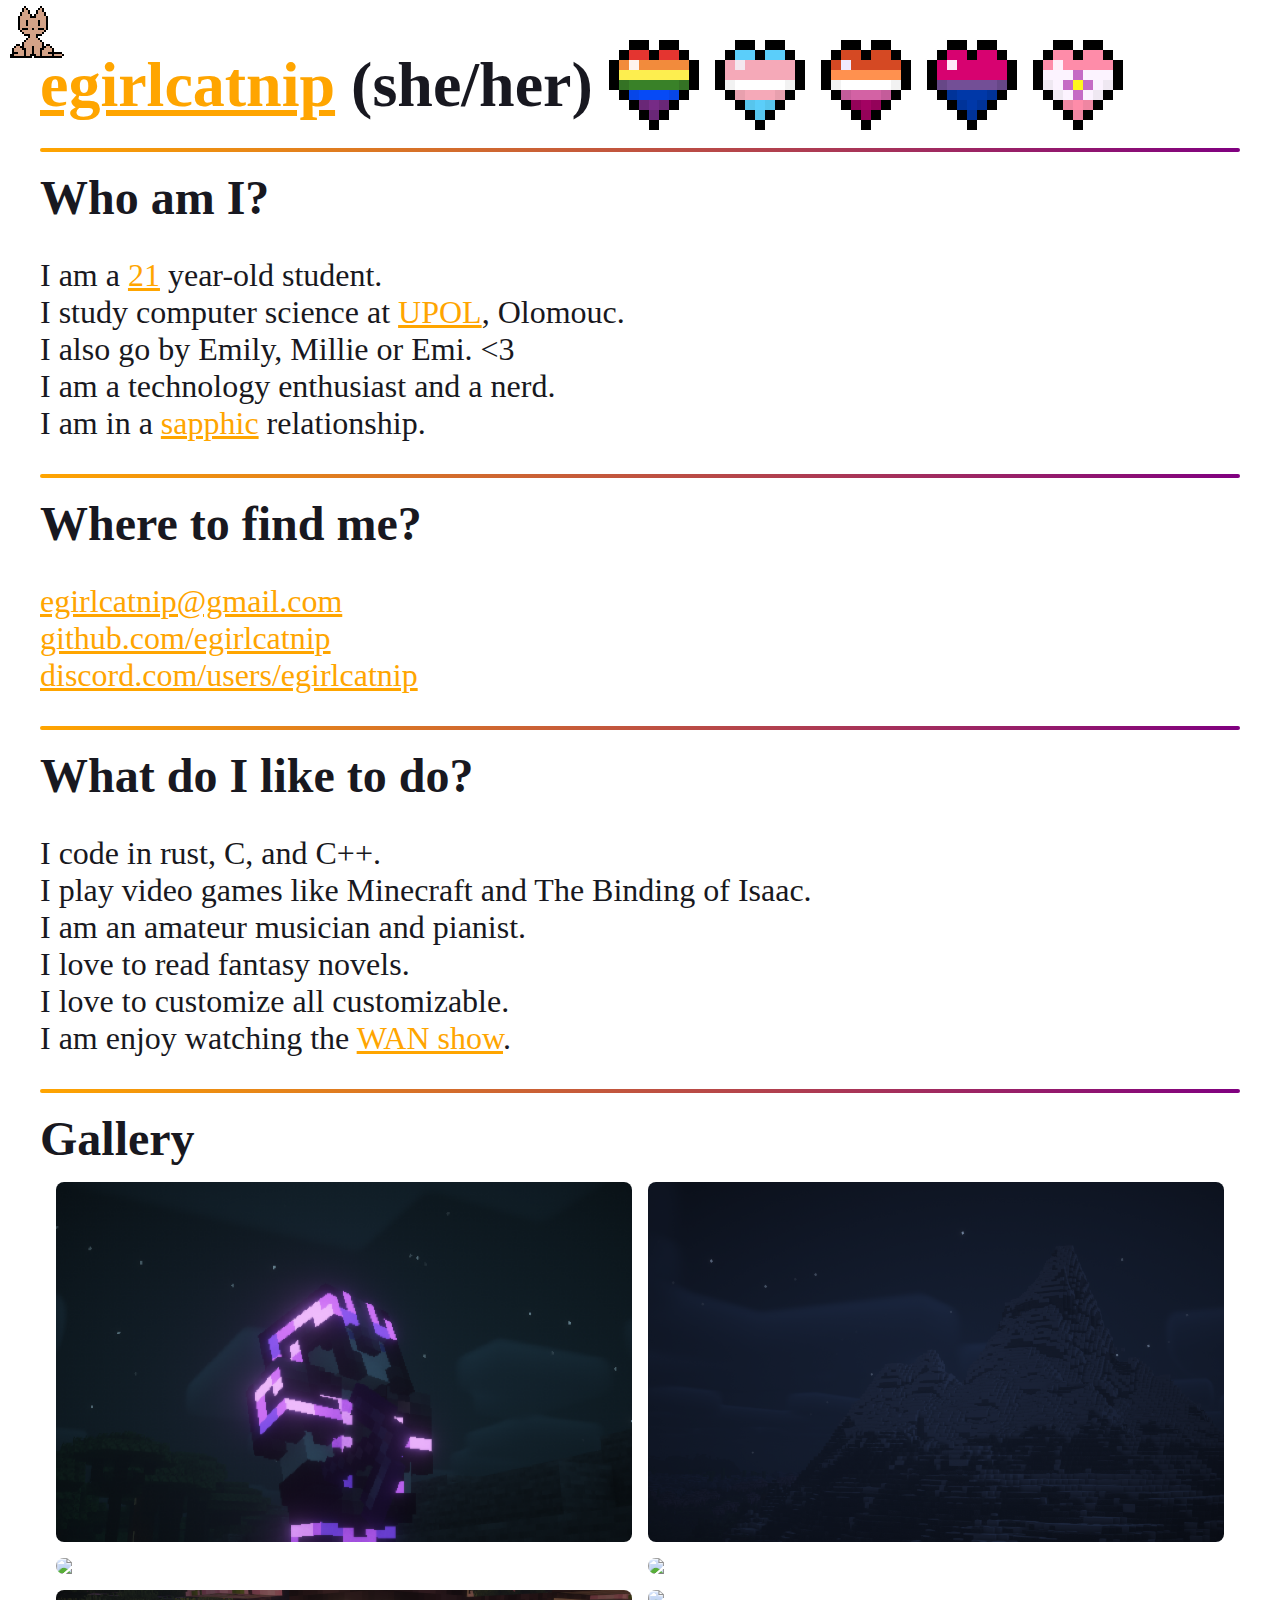
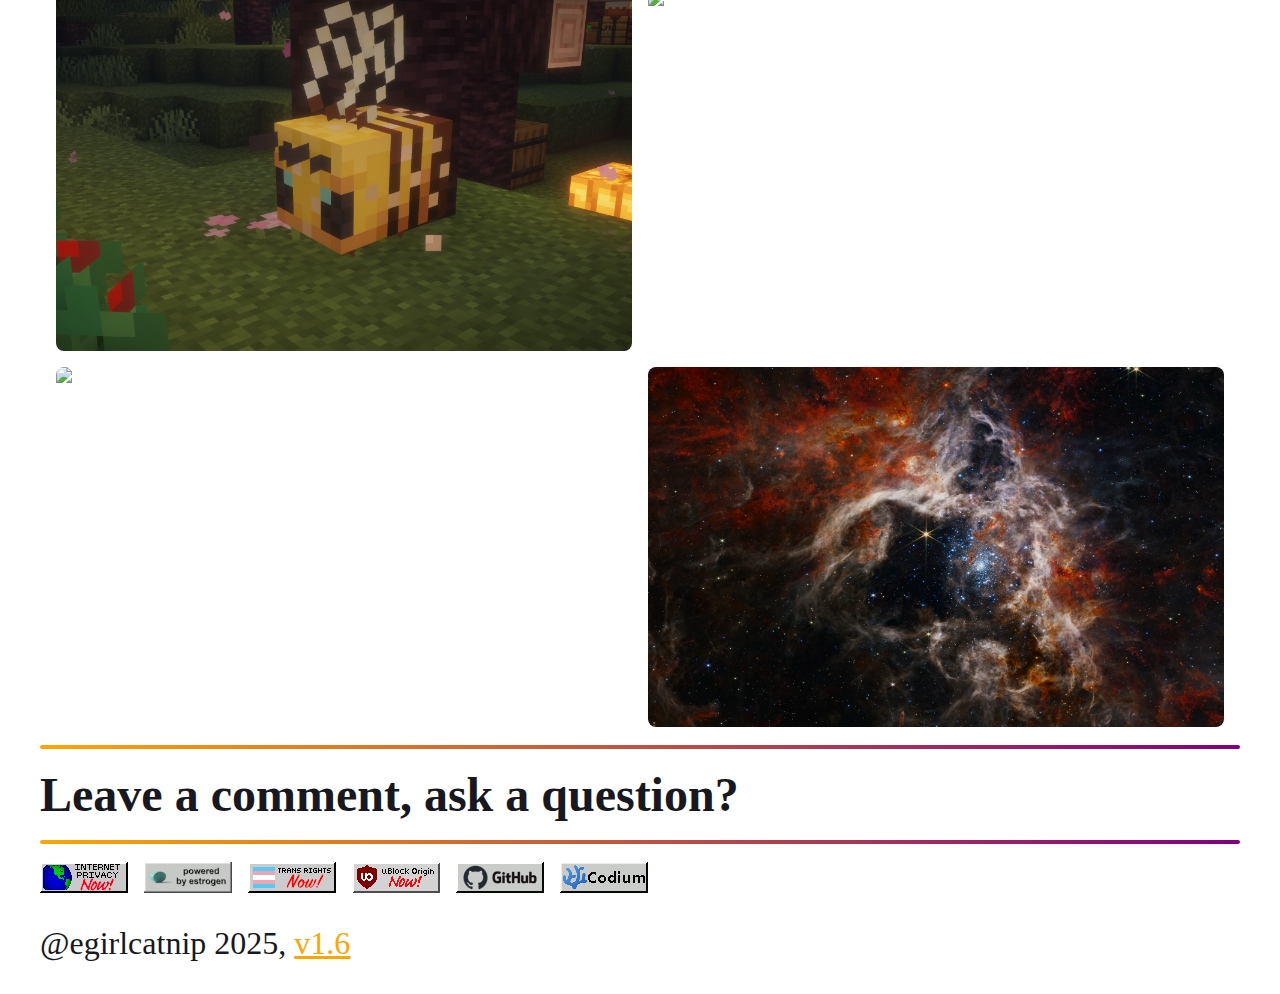
==== index.html @ cd044586 "Updated" ====
<!doctype html>
<html lang="en">

<head>
  <meta charset="UTF-8" />

  <!-- Meta Tags -->
  <title>@egirlcatnip</title>
  <meta name="author" content="@egirlcatnip" />
  <link rel="icon" href="resources/hearts/rainbow.png" type="image/x-icon">

  <!-- Stylesheets -->
  <link rel="stylesheet" href="style.css" />

  <!-- Font Import -->
  <link rel="stylesheet" href="font.css">

  <!-- Gallery -->
  <script src="resources/image.js"></script>

  <!-- Age -->
  <script src="resources/age.js"></script>

  <!-- Version -->
  <script src="resources/version.js"></script>

  <!-- Favicon -->
  <script src="resources/favicon.js"></script>

  <!-- Kitty -->
  <script src="resources/oneko.js"></script>

</head>

<body>
  <header>
    <h1 class="link">egirlcatnip</h1>
    <h1>(she/her)</h1>
    <row class="icon">
      <img src="resources/hearts/rainbow.png">
      <img src="resources/hearts/trans.png">
      <img src="resources/hearts/lesbian.png">
      <img src="resources/hearts/bi.png">
      <img src="resources/hearts/sapphic.png">
    </row>
  </header>

  <main>
    <hr>

    <section>
      <h2>Who am I?</h2>
      <p>
        I am a <span id="age" class="link"></span>
        year-old student.
        <br>
        I study computer science at <a href="https://www.inf.upol.cz/">UPOL</a>, Olomouc.
        <br>
        I also go by Emily, Millie or Emi. &lt;3
        <br>
        I am a technology enthusiast and a nerd.
        <br>
        I am in a <a href="https://en.wikipedia.org/wiki/Sapphism"> sapphic</a> relationship.
      </p>
    </section>

    <hr>

    <section>
      <h2>Where to find me?</h2>
      <p>
        <a href="mailto:egirlcatnip@gmail.com" title="Click to mail" class="link">
          egirlcatnip@gmail.com </a>
        <br>
        <a href="https://github.com/egirlcatnip" title="Click to navigate" class="link">
          github.com/egirlcatnip </a>
        <br>
        <a href="https://discord.com/users/244471710991122432" title="Click to navigate" class="link">
          discord.com/users/egirlcatnip </a>
      </p>
    </section>

    <hr>

    <section>
      <h2>What do I like to do?</h2>
      <p>
        I code in rust, C, and C++.
        <br>
        I play video games like Minecraft and The Binding of Isaac.
        <br>
        I am an amateur musician and pianist.
        <br>
        I love to read fantasy novels.
        <br>
        I love to customize all customizable.
        <br>
        I am enjoy watching the
        <a href="https://youtube.com/playlist?list=PL8mG-RkN2uTw7PhlnAr4pZZz2QubIbujH&si=dgG-0c1RmhKCY6b8">
          WAN show</a>.
      </p>
    </section>

    <hr>

    <section>
      <h2>Gallery</h2>
      <gallery>
        <img src="img/looking.png">
        <img src="img/peak-night.png">
        <img src="img/peak-day.png">
        <img src="img/peak-alt.png">
        <img src="img/bee.png">
        <img src="img/sheep.png">
        <img src="img/trees.png">
        <img src="img/jwst-tarantula.png">
      </gallery>
    </section>

    <hr>

    <section>
      <h2>Leave a comment, ask a question?</h2>
      <script src="https://giscus.app/client.js" data-repo="egirlcatnip/egirlcatnip.github.io"
        data-repo-id="R_kgDON-Tggw" data-category="General" data-category-id="DIC_kwDON-Tgg84CnQIG" data-mapping="url"
        data-strict="0" data-reactions-enabled="0" data-emit-metadata="0" data-input-position="top"
        data-theme="preferred_color_scheme" data-lang="en" data-loading="lazy" crossorigin="anonymous" async>
        </script>
    </section>

    <hr>

    <section>
      <row class="c88x31">
        <img src="resources/c88x31/privacy.gif">
        <img src="resources/c88x31/estrogen.gif">
        <img src="resources/c88x31/trans.png">
        <img src=" resources/c88x31/ubo.png">
        <img src="resources/c88x31/github.png">
        <img src="resources/c88x31/codium.png">
      </row>
    </section>

  </main>


  <footer>
    <p>@egirlcatnip 2025, <span id="version" class="link"></span></p>
  </footer>
</body>

</html>


<script>
  console.log(`Welcome to my personal site!`);
  console.log(`I'm afraid you wont find much of interest here..`);
  console.log(`Have a heart: ❤️`);

</script>
---- style.css ----
:root {
  --font: "Atkinson Hyperlegible Next";
  --orange: orange;
  --purple: purple;
  --pink: lightpink;
  --bg-light: #ffffff;
  --bg-dark: #181820;
  --text-light: #181820;
  --text-dark: #ddd;

  --accent: var(--orange);
  --secondary: var(--pink);
}


:root {
  --bg: var(--bg-light);
  --text: var(--text-light);
}

/* Dark mode */
@media (prefers-color-scheme: dark) {
  :root {
    --bg: var(--bg-dark);
    --text: var(--text-dark);
  }
}

/* Light mode */
@media (prefers-color-scme: light) {
  :root {
    --bg: var(--bg-light);
    --text: var(--text-light);
  }
}

html,
body {
  height: 96%;
}

/* Body setup with flexbox to make footer stick at the bottom */
body {
  display: flex;
  flex-direction: column;
  font-family: var(--font);
  font-size: var(--font-size);
  background-color: var(--bg);
  color: var(--text);
  padding: 32px;
  font-size: 2em;
  white-space: nowrap;
}

/* Flexbox layout for the content and footer */
main {
  flex: 1;
}


/* Other styles remain unchanged */
h1,
h2 {
  margin: 0;
}

a,
.link {
  color: var(--accent);
  text-decoration: underline
}

a:hover,
.link:hover {
  color: var(--secondary);
  transition: 0.1s;
}

.accent {
  color: var(--accent);
}

.no-underline {
  text-decoration: none;
}

header {
  display: flex;
  flex-direction: row;
  flex-wrap: wrap;
  white-space: nowrap;
  gap: 16px;
  align-items: center;
}


row {
  display: flex;
  gap: 16px;
}


hr {
  display: block;
  margin-top: 2vh;
  margin-bottom: 2vh;
  background: linear-gradient(to right, var(--orange), var(--purple));
  height: 4px;
  border-radius: 4px;
  border: none;
}

img {
  user-select: none;
}

.center {
  display: flex;
  justify-content: center;
  height: 30vh
}

.center>img {
  margin-top: 20vh;
}

.center {
  gap: 16px;
}

.icon>img {
  image-rendering: crisp-edges;
  transform: scale(1);
  transition: 0s;
}

.icon>img:hover {
  transform: scale(1.1);
}

.c88x31 {
  display: flex;
  flex-wrap: wrap;
  transform-origin: left center;
  image-rendering: crisp-edges;
  align-items: center;
}

.c88x31>img {
  height: 100%;
}

/* Gallery layout */
gallery {
  display: grid;
  grid-template-columns: repeat(auto-fill, minmax(400px, 1fr));
  gap: 16px;
  margin: 16px;
}

gallery>img {
  border-radius: 8px !important;
}

gallery img {
  width: 100%;
  height: auto;
  pointer-events: all;
}

.medium-zoom-overlay {
  background: #00000064 !important;
}

.medium-zoom-image {
  border-radius: 2px;
}

#age {
  cursor: pointer;
  text-decoration: underline;
}

#age+#dob {
  display: none;
  color: var(--text);
}

#age:hover+#dob {
  display: inline;
}

#name:hover {
  content: " <3"
}

#oneko {
  transform: scale(2);
}
---- font.css ----
/* latin-ext */
@font-face {
  font-family: 'Atkinson Hyperlegible Next';
  font-style: italic;
  font-weight: 200 800;
  font-display: swap;
  src: url(https://fonts.gstatic.com/s/atkinsonhyperlegiblenext/v3/NaPPcYPdHfdVxJw0IfIP0lvYFqijb-UxCtm5_wdGseiMr3a-oWR7e2SfJc8A.woff2) format('woff2');
  unicode-range: U+0100-02BA, U+02BD-02C5, U+02C7-02CC, U+02CE-02D7, U+02DD-02FF, U+0304, U+0308, U+0329, U+1D00-1DBF, U+1E00-1E9F, U+1EF2-1EFF, U+2020, U+20A0-20AB, U+20AD-20C0, U+2113, U+2C60-2C7F, U+A720-A7FF;
}

/* latin */
@font-face {
  font-family: 'Atkinson Hyperlegible Next';
  font-style: italic;
  font-weight: 200 800;
  font-display: swap;
  src: url(https://fonts.gstatic.com/s/atkinsonhyperlegiblenext/v3/NaPPcYPdHfdVxJw0IfIP0lvYFqijb-UxCtm5_wdGseiMr3i-oWR7e2SfJQ.woff2) format('woff2');
  unicode-range: U+0000-00FF, U+0131, U+0152-0153, U+02BB-02BC, U+02C6, U+02DA, U+02DC, U+0304, U+0308, U+0329, U+2000-206F, U+20AC, U+2122, U+2191, U+2193, U+2212, U+2215, U+FEFF, U+FFFD;
}

/* latin-ext */
@font-face {
  font-family: 'Atkinson Hyperlegible Next';
  font-style: normal;
  font-weight: 200 800;
  font-display: swap;
  src: url(https://fonts.gstatic.com/s/atkinsonhyperlegiblenext/v3/NaPNcYPdHfdVxJw0IfIP0lvYFqijb-UxCtm5_wdGseiHn3q0oEZ-W2SPJQ.woff2) format('woff2');
  unicode-range: U+0100-02BA, U+02BD-02C5, U+02C7-02CC, U+02CE-02D7, U+02DD-02FF, U+0304, U+0308, U+0329, U+1D00-1DBF, U+1E00-1E9F, U+1EF2-1EFF, U+2020, U+20A0-20AB, U+20AD-20C0, U+2113, U+2C60-2C7F, U+A720-A7FF;
}

/* latin */
@font-face {
  font-family: 'Atkinson Hyperlegible Next';
  font-style: normal;
  font-weight: 200 800;
  font-display: swap;
  src: url(https://fonts.gstatic.com/s/atkinsonhyperlegiblenext/v3/NaPNcYPdHfdVxJw0IfIP0lvYFqijb-UxCtm5_wdGseiJn3q0oEZ-W2Q.woff2) format('woff2');
  unicode-range: U+0000-00FF, U+0131, U+0152-0153, U+02BB-02BC, U+02C6, U+02DA, U+02DC, U+0304, U+0308, U+0329, U+2000-206F, U+20AC, U+2122, U+2191, U+2193, U+2212, U+2215, U+FEFF, U+FFFD;
}
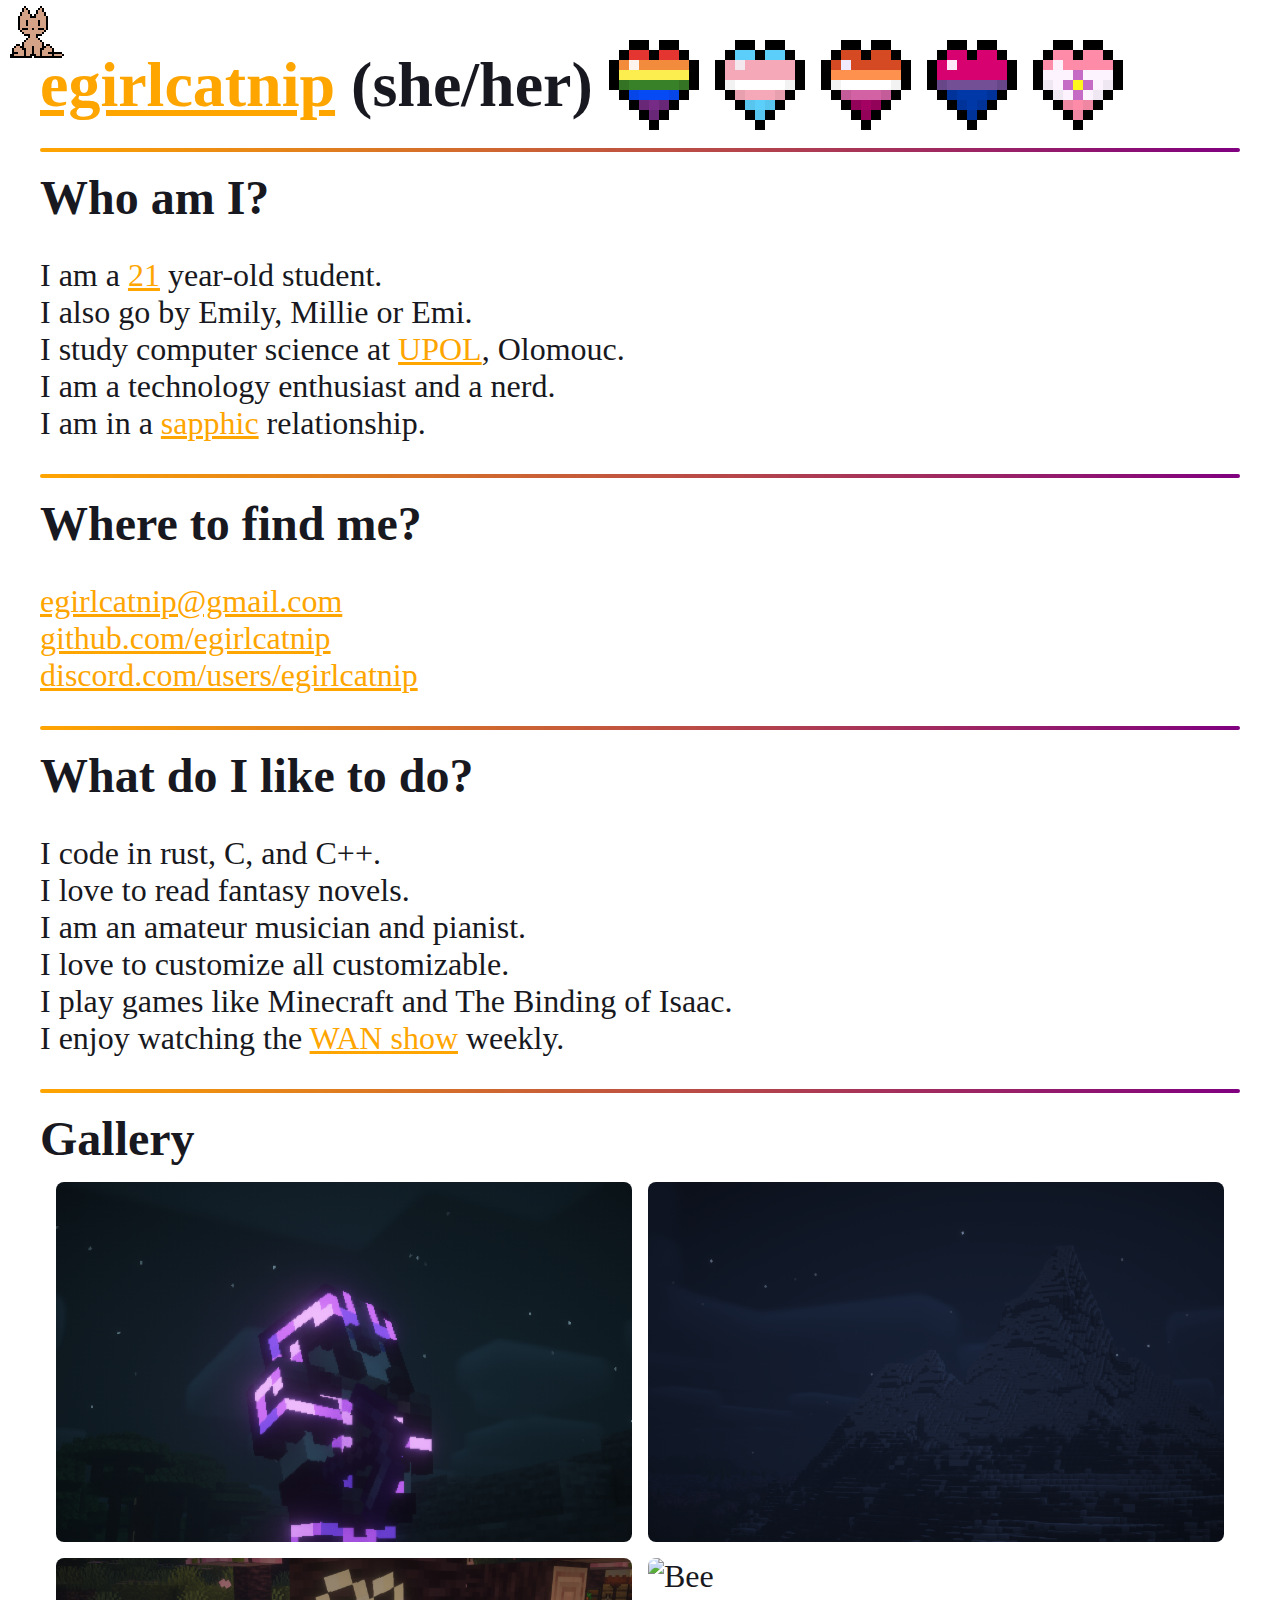
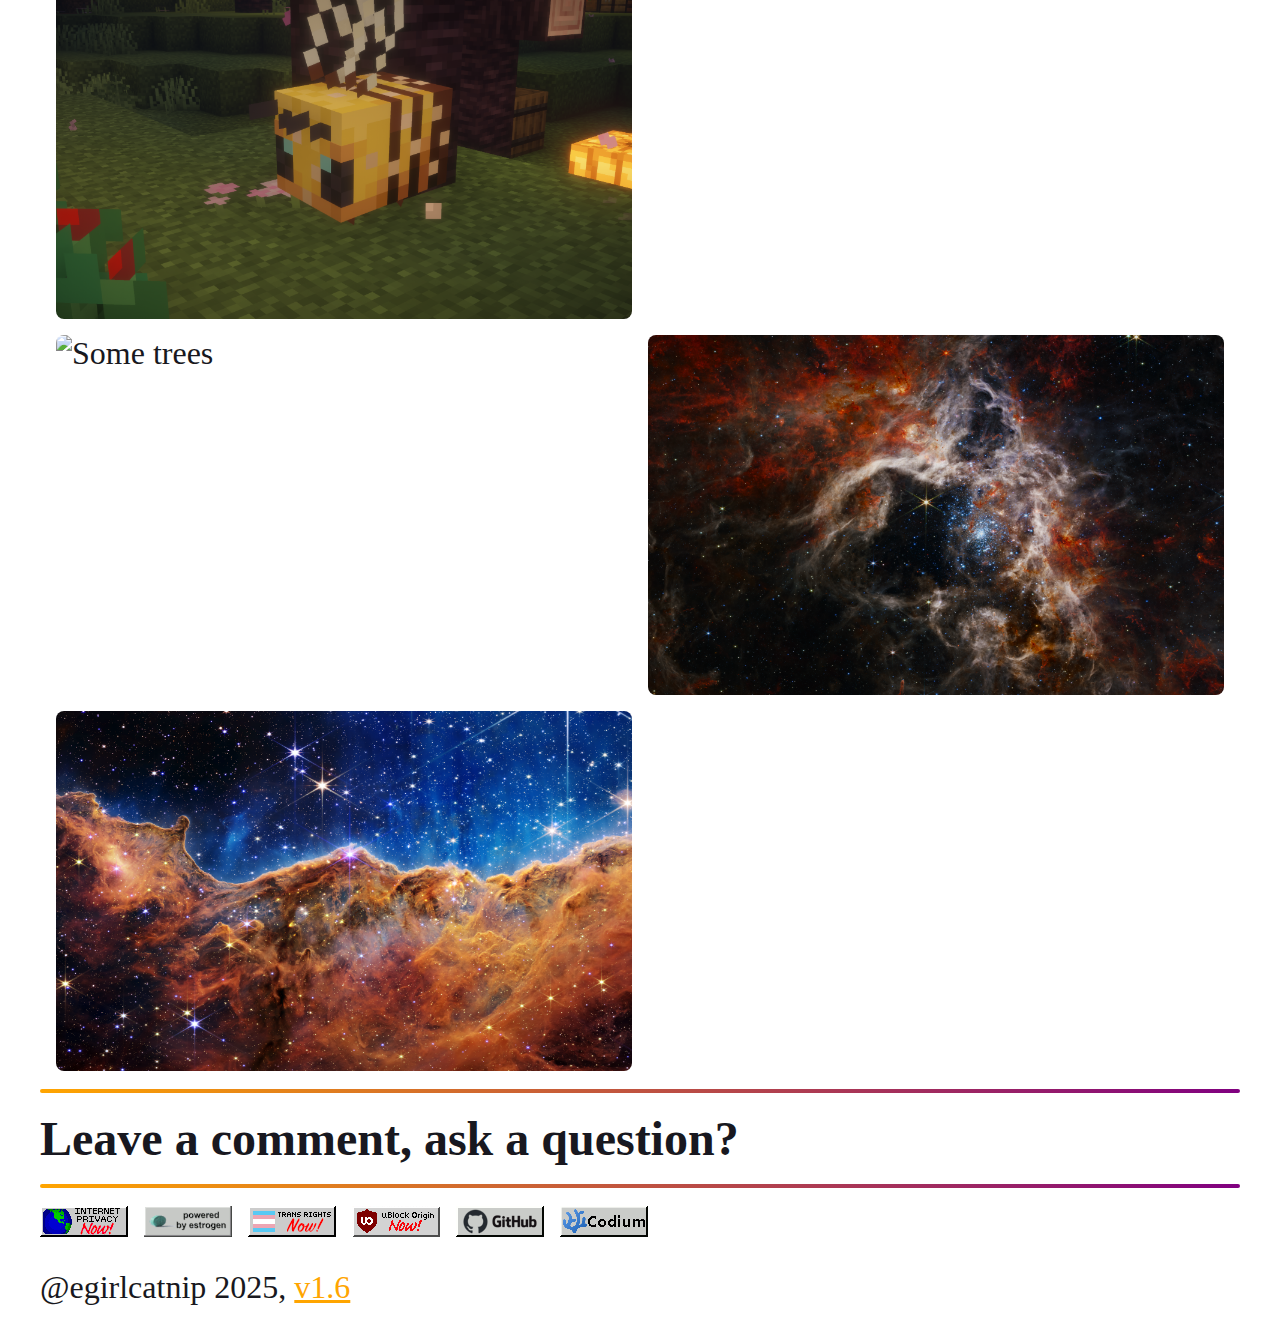
==== commit 349da172: "Updated" ====
--- a/index.html
+++ b/index.html
@@ -14,6 +14,10 @@
 
   <!-- Font Import -->
   <link rel="stylesheet" href="font.css">
+
+  <!-- Font preload -->
+  <link rel="preconnect" href="https://fonts.googleapis.com">
+  <link rel="preconnect" href="https://fonts.gstatic.com" crossorigin>
 
   <!-- Gallery -->
   <script src="resources/image.js"></script>
@@ -52,15 +56,13 @@
       <h2>Who am I?</h2>
       <p>
         I am a <span id="age" class="link"></span>
-        year-old student.
-        <br>
-        I study computer science at <a href="https://www.inf.upol.cz/">UPOL</a>, Olomouc.
-        <br>
-        I also go by Emily, Millie or Emi. &lt;3
-        <br>
-        I am a technology enthusiast and a nerd.
-        <br>
-        I am in a <a href="https://en.wikipedia.org/wiki/Sapphism"> sapphic</a> relationship.
+        year-old student.<br>
+        I also go by Emily, Millie or Emi.<br>
+        I study computer science at <a class="link" title="  Click to navigate  "
+          href="https://www.inf.upol.cz/">UPOL</a>, Olomouc.<br>
+        I am a technology enthusiast and a nerd.<br>
+        I am in a <a class="link" title="  Click to navigate  " href="https://en.wikipedia.org/wiki/Sapphism">
+          sapphic</a> relationship.
       </p>
     </section>
 
@@ -69,14 +71,12 @@
     <section>
       <h2>Where to find me?</h2>
       <p>
-        <a href="mailto:egirlcatnip@gmail.com" title="Click to mail" class="link">
-          egirlcatnip@gmail.com </a>
-        <br>
-        <a href="https://github.com/egirlcatnip" title="Click to navigate" class="link">
-          github.com/egirlcatnip </a>
-        <br>
-        <a href="https://discord.com/users/244471710991122432" title="Click to navigate" class="link">
-          discord.com/users/egirlcatnip </a>
+        <a class="link" title="  Click to mail  " href="mailto:egirlcatnip@gmail.com">
+          egirlcatnip@gmail.com</a><br>
+        <a class="link" title="  Click to navigate  " href="https://github.com/egirlcatnip">
+          github.com/egirlcatnip</a><br>
+        <a class="link" title="  Click to navigate  " href="https://discord.com/users/egirlcatnip">
+          discord.com/users/egirlcatnip</a><br>
       </p>
     </section>
 
@@ -85,19 +85,15 @@
     <section>
       <h2>What do I like to do?</h2>
       <p>
-        I code in rust, C, and C++.
-        <br>
-        I play video games like Minecraft and The Binding of Isaac.
-        <br>
-        I am an amateur musician and pianist.
-        <br>
-        I love to read fantasy novels.
-        <br>
-        I love to customize all customizable.
-        <br>
-        I am enjoy watching the
-        <a href="https://youtube.com/playlist?list=PL8mG-RkN2uTw7PhlnAr4pZZz2QubIbujH&si=dgG-0c1RmhKCY6b8">
-          WAN show</a>.
+        I code in rust, C, and C++.<br>
+        I love to read fantasy novels.<br>
+        I am an amateur musician and pianist.<br>
+        I love to customize all customizable.<br>
+        I play games like Minecraft and The Binding of Isaac.<br>
+        I enjoy watching the
+        <a title="Click to navigate"
+          href="https://youtube.com/playlist?list=PL8mG-RkN2uTw7PhlnAr4pZZz2QubIbujH&si=dgG-0c1RmhKCY6b8">
+          WAN show</a> weekly.<br>
       </p>
     </section>
 
@@ -106,14 +102,13 @@
     <section>
       <h2>Gallery</h2>
       <gallery>
-        <img src="img/looking.png">
-        <img src="img/peak-night.png">
-        <img src="img/peak-day.png">
-        <img src="img/peak-alt.png">
-        <img src="img/bee.png">
-        <img src="img/sheep.png">
-        <img src="img/trees.png">
-        <img src="img/jwst-tarantula.png">
+        <img title="My minecraft skin" src="resources/img/looking.png">
+        <img title="A peak" src="resources/img/peak-night.png">
+        <img title="Bzzz" src="resources/img/bee.png">
+        <img title="Bee" src="resources/img/sheep.png">
+        <img title="Some trees" src="resources/img/trees.png">
+        <img title="JWST | Tarantula Nebula" src="resources/img/jwst-tarantula.png">
+        <img title="JWST | Carina Nebula" src="resources/img/jwst-carina.png">
       </gallery>
     </section>
 
@@ -151,10 +146,9 @@
 
 </html>
 
-
 <script>
   console.log(`Welcome to my personal site!`);
   console.log(`I'm afraid you wont find much of interest here..`);
   console.log(`Have a heart: ❤️`);
 
-</script>
+</script>--- a/font.css
+++ b/font.css
@@ -1,3 +1,43 @@
+/* latin-ext */
+@font-face {
+  font-family: 'Atkinson Hyperlegible Mono';
+  font-style: italic;
+  font-weight: 200 800;
+  font-display: swap;
+  src: url(https://fonts.gstatic.com/s/atkinsonhyperlegiblemono/v4/tss6AoFBci4C4gvhPXrt3wjT1MqSzhA4t7IIcncBiwKotFCJGQ8n4Cex1ayD.woff2) format('woff2');
+  unicode-range: U+0100-02BA, U+02BD-02C5, U+02C7-02CC, U+02CE-02D7, U+02DD-02FF, U+0304, U+0308, U+0329, U+1D00-1DBF, U+1E00-1E9F, U+1EF2-1EFF, U+2020, U+20A0-20AB, U+20AD-20C0, U+2113, U+2C60-2C7F, U+A720-A7FF;
+}
+
+/* latin */
+@font-face {
+  font-family: 'Atkinson Hyperlegible Mono';
+  font-style: italic;
+  font-weight: 200 800;
+  font-display: swap;
+  src: url(https://fonts.gstatic.com/s/atkinsonhyperlegiblemono/v4/tss6AoFBci4C4gvhPXrt3wjT1MqSzhA4t7IIcncBiwKotF6JGQ8n4Cex1Q.woff2) format('woff2');
+  unicode-range: U+0000-00FF, U+0131, U+0152-0153, U+02BB-02BC, U+02C6, U+02DA, U+02DC, U+0304, U+0308, U+0329, U+2000-206F, U+20AC, U+2122, U+2191, U+2193, U+2212, U+2215, U+FEFF, U+FFFD;
+}
+
+/* latin-ext */
+@font-face {
+  font-family: 'Atkinson Hyperlegible Mono';
+  font-style: normal;
+  font-weight: 200 800;
+  font-display: swap;
+  src: url(https://fonts.gstatic.com/s/atkinsonhyperlegiblemono/v4/tss4AoFBci4C4gvhPXrt3wjT1MqSzhA4t7IIcncBiwKjhFyDGC0iwCeh1Q.woff2) format('woff2');
+  unicode-range: U+0100-02BA, U+02BD-02C5, U+02C7-02CC, U+02CE-02D7, U+02DD-02FF, U+0304, U+0308, U+0329, U+1D00-1DBF, U+1E00-1E9F, U+1EF2-1EFF, U+2020, U+20A0-20AB, U+20AD-20C0, U+2113, U+2C60-2C7F, U+A720-A7FF;
+}
+
+/* latin */
+@font-face {
+  font-family: 'Atkinson Hyperlegible Mono';
+  font-style: normal;
+  font-weight: 200 800;
+  font-display: swap;
+  src: url(https://fonts.gstatic.com/s/atkinsonhyperlegiblemono/v4/tss4AoFBci4C4gvhPXrt3wjT1MqSzhA4t7IIcncBiwKthFyDGC0iwCc.woff2) format('woff2');
+  unicode-range: U+0000-00FF, U+0131, U+0152-0153, U+02BB-02BC, U+02C6, U+02DA, U+02DC, U+0304, U+0308, U+0329, U+2000-206F, U+20AC, U+2122, U+2191, U+2193, U+2212, U+2215, U+FEFF, U+FFFD;
+}
+
 /* latin-ext */
 @font-face {
   font-family: 'Atkinson Hyperlegible Next';
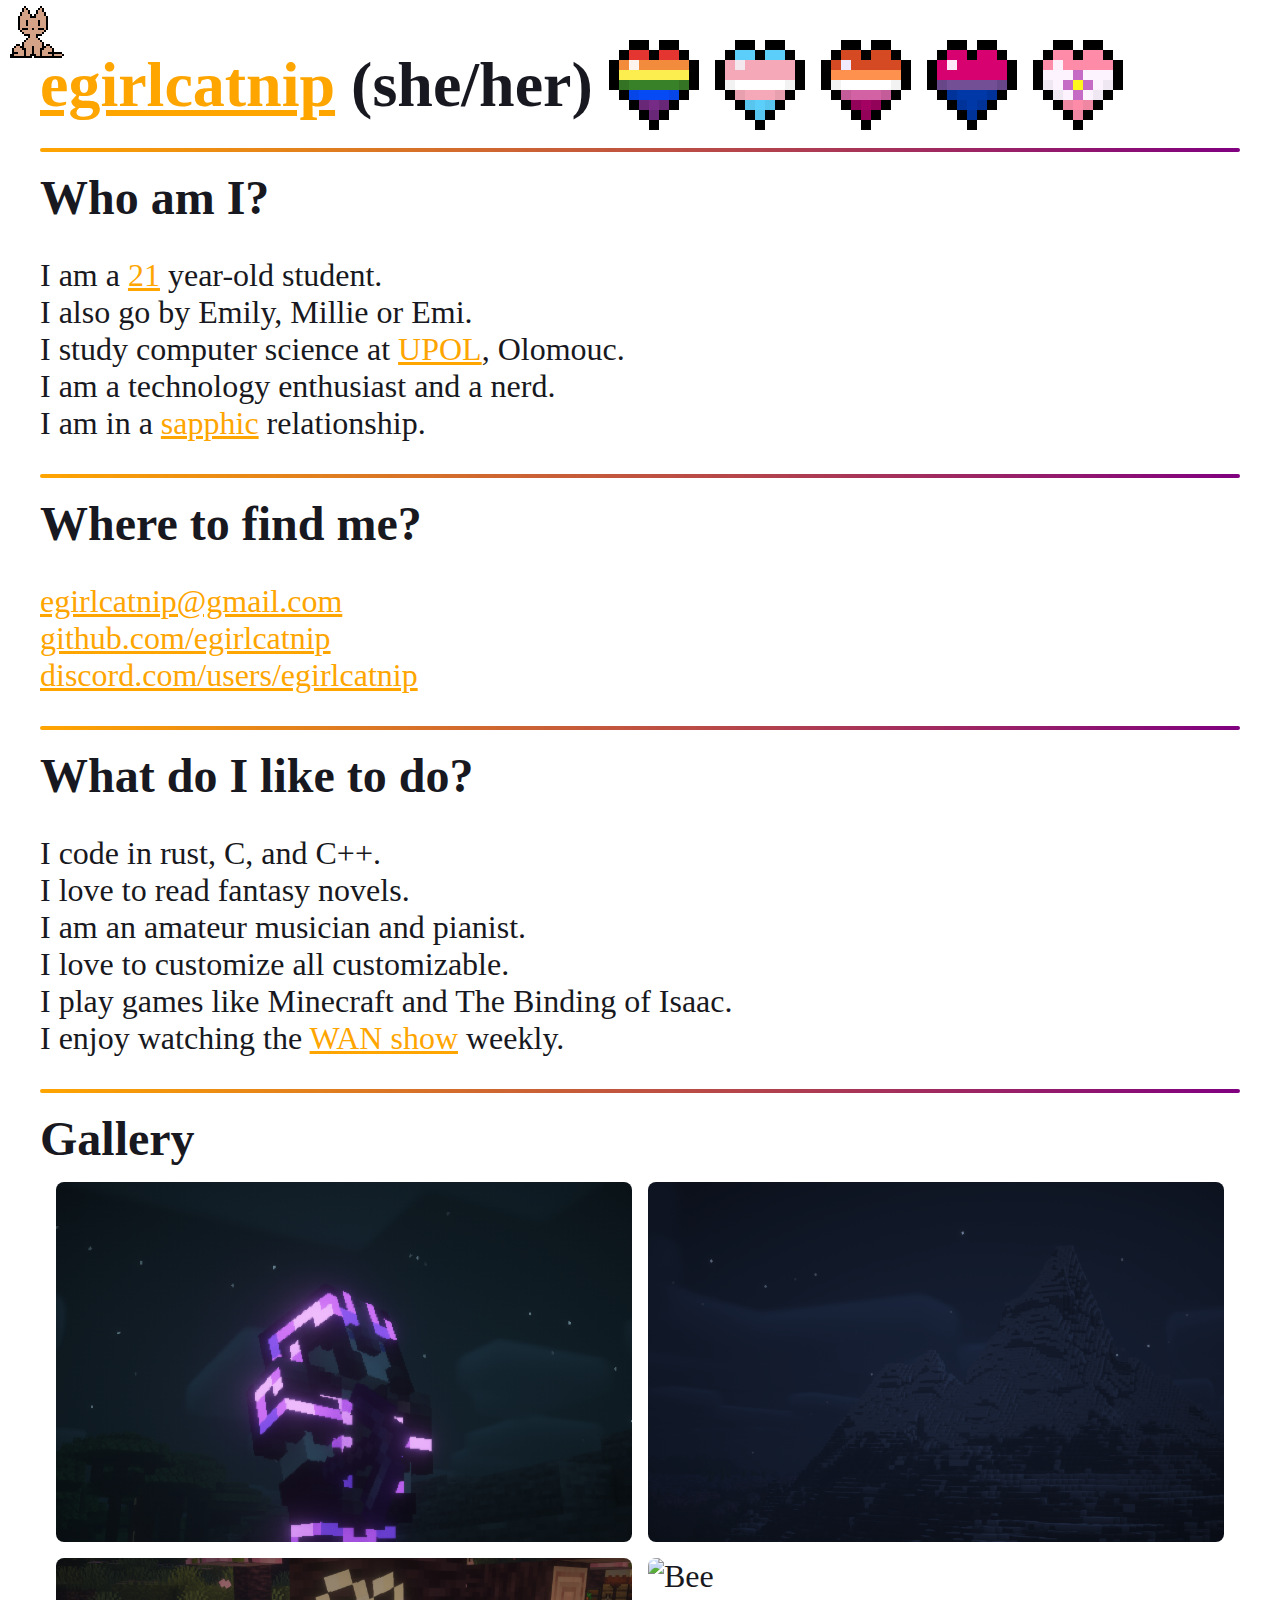
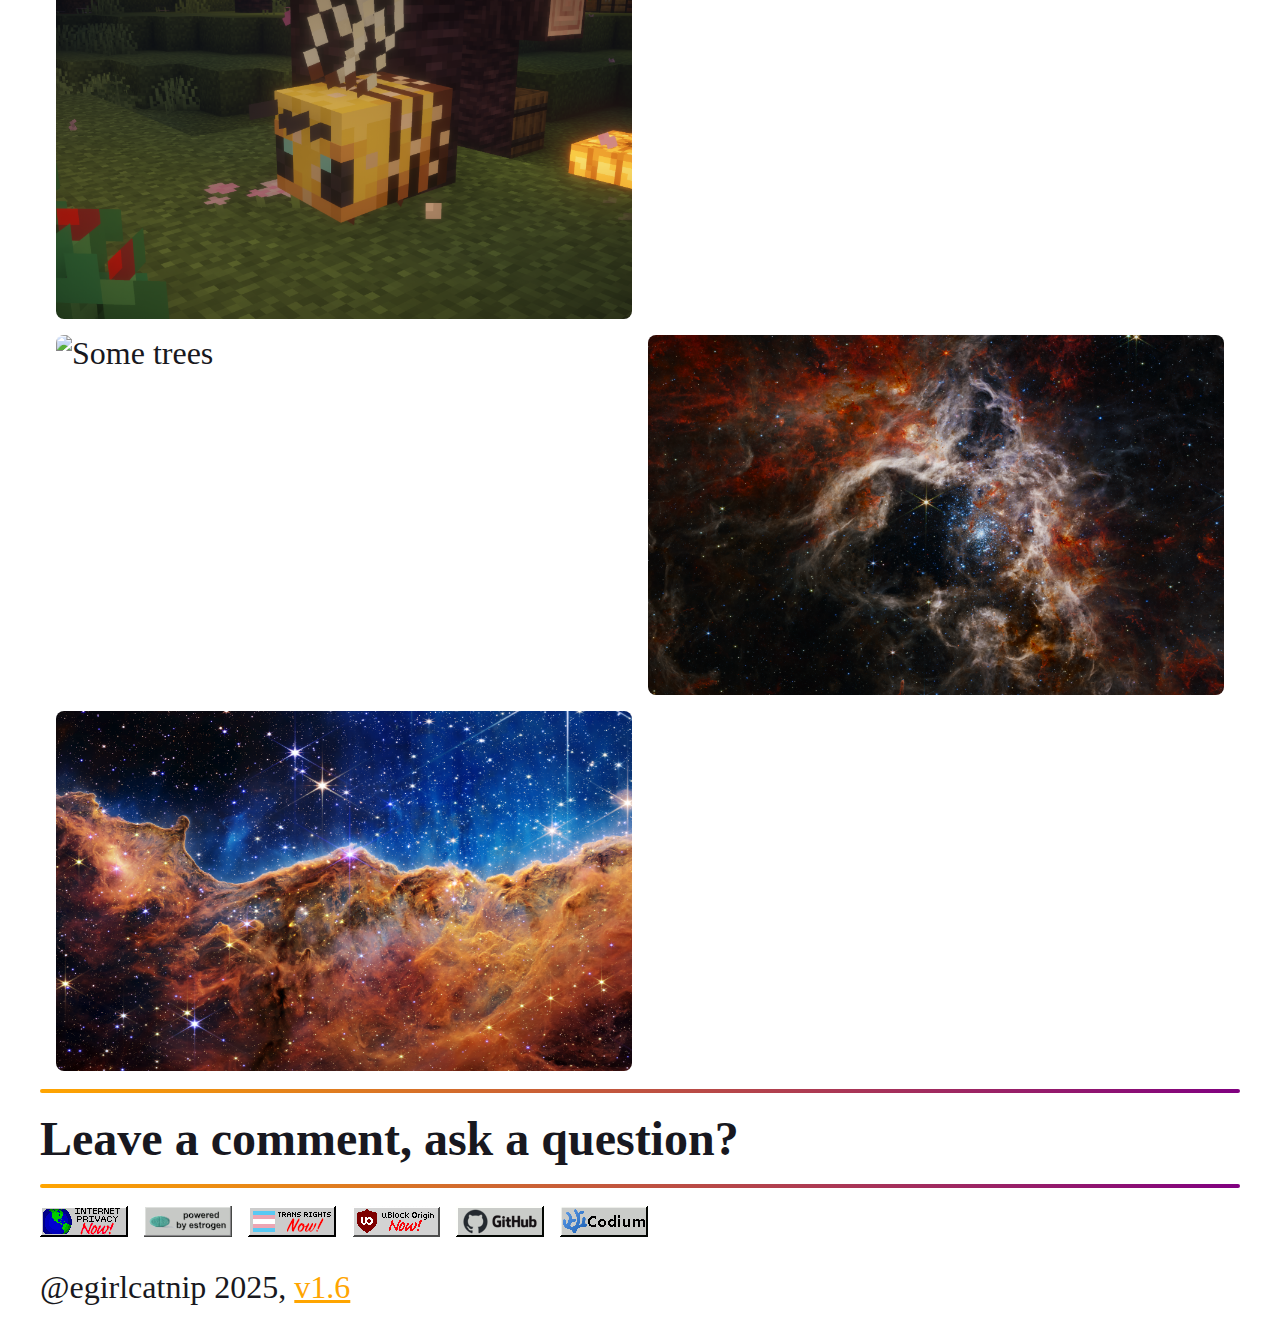
==== commit 23ade665: "Big refactor" ====
--- a/index.html
+++ b/index.html
@@ -20,19 +20,19 @@
   <link rel="preconnect" href="https://fonts.gstatic.com" crossorigin>
 
   <!-- Gallery -->
-  <script src="resources/image.js"></script>
+  <script src="resources/scripts/image.js"></script>
 
   <!-- Age -->
-  <script src="resources/age.js"></script>
+  <script src="resources/scripts/age.js"></script>
 
   <!-- Version -->
-  <script src="resources/version.js"></script>
+  <script src="resources/scripts/version.js"></script>
 
   <!-- Favicon -->
-  <script src="resources/favicon.js"></script>
+  <script src="resources/scripts/favicon.js"></script>
 
   <!-- Kitty -->
-  <script src="resources/oneko.js"></script>
+  <script src="resources/scripts/oneko.js"></script>
 
 </head>
 
@@ -127,17 +127,16 @@
 
     <section>
       <row class="c88x31">
-        <img src="resources/c88x31/privacy.gif">
-        <img src="resources/c88x31/estrogen.gif">
-        <img src="resources/c88x31/trans.png">
-        <img src=" resources/c88x31/ubo.png">
-        <img src="resources/c88x31/github.png">
-        <img src="resources/c88x31/codium.png">
+        <img src="resources/88x31/privacy.gif">
+        <img src="resources/88x31/estrogen.gif">
+        <img src="resources/88x31/trans.png">
+        <img src="resources/88x31/ubo.png">
+        <img src="resources/88x31/github.png">
+        <img src="resources/88x31/codium.png">
       </row>
     </section>
 
   </main>
-
 
   <footer>
     <p>@egirlcatnip 2025, <span id="version" class="link"></span></p>
@@ -151,4 +150,12 @@
   console.log(`I'm afraid you wont find much of interest here..`);
   console.log(`Have a heart: ❤️`);
 
-</script>+  window.onload = function () {
+    image();
+    age();
+    version();
+    favicon();
+    oneko();
+  }
+
+</script>
--- a/style.css
+++ b/style.css
@@ -1,199 +1,199 @@
-:root {
-  --font: "Atkinson Hyperlegible Next";
-  --orange: orange;
-  --purple: purple;
-  --pink: lightpink;
-  --bg-light: #ffffff;
-  --bg-dark: #181820;
-  --text-light: #181820;
-  --text-dark: #ddd;
-
-  --accent: var(--orange);
-  --secondary: var(--pink);
-}
-
-
-:root {
-  --bg: var(--bg-light);
-  --text: var(--text-light);
-}
-
-/* Dark mode */
-@media (prefers-color-scheme: dark) {
-  :root {
-    --bg: var(--bg-dark);
-    --text: var(--text-dark);
-  }
-}
-
-/* Light mode */
-@media (prefers-color-scme: light) {
-  :root {
-    --bg: var(--bg-light);
-    --text: var(--text-light);
-  }
-}
-
-html,
-body {
-  height: 96%;
-}
-
-/* Body setup with flexbox to make footer stick at the bottom */
-body {
-  display: flex;
-  flex-direction: column;
-  font-family: var(--font);
-  font-size: var(--font-size);
-  background-color: var(--bg);
-  color: var(--text);
-  padding: 32px;
-  font-size: 2em;
-  white-space: nowrap;
-}
-
-/* Flexbox layout for the content and footer */
-main {
-  flex: 1;
-}
-
-
-/* Other styles remain unchanged */
-h1,
-h2 {
-  margin: 0;
-}
-
-a,
-.link {
-  color: var(--accent);
-  text-decoration: underline
-}
-
-a:hover,
-.link:hover {
-  color: var(--secondary);
-  transition: 0.1s;
-}
-
-.accent {
-  color: var(--accent);
-}
-
-.no-underline {
-  text-decoration: none;
-}
-
-header {
-  display: flex;
-  flex-direction: row;
-  flex-wrap: wrap;
-  white-space: nowrap;
-  gap: 16px;
-  align-items: center;
-}
-
-
-row {
-  display: flex;
-  gap: 16px;
-}
-
-
-hr {
-  display: block;
-  margin-top: 2vh;
-  margin-bottom: 2vh;
-  background: linear-gradient(to right, var(--orange), var(--purple));
-  height: 4px;
-  border-radius: 4px;
-  border: none;
-}
-
-img {
-  user-select: none;
-}
-
-.center {
-  display: flex;
-  justify-content: center;
-  height: 30vh
-}
-
-.center>img {
-  margin-top: 20vh;
-}
-
-.center {
-  gap: 16px;
-}
-
-.icon>img {
-  image-rendering: crisp-edges;
-  transform: scale(1);
-  transition: 0s;
-}
-
-.icon>img:hover {
-  transform: scale(1.1);
-}
-
-.c88x31 {
-  display: flex;
-  flex-wrap: wrap;
-  transform-origin: left center;
-  image-rendering: crisp-edges;
-  align-items: center;
-}
-
-.c88x31>img {
-  height: 100%;
-}
-
-/* Gallery layout */
-gallery {
-  display: grid;
-  grid-template-columns: repeat(auto-fill, minmax(400px, 1fr));
-  gap: 16px;
-  margin: 16px;
-}
-
-gallery>img {
-  border-radius: 8px !important;
-}
-
-gallery img {
-  width: 100%;
-  height: auto;
-  pointer-events: all;
-}
-
-.medium-zoom-overlay {
-  background: #00000064 !important;
-}
-
-.medium-zoom-image {
-  border-radius: 2px;
-}
-
-#age {
-  cursor: pointer;
-  text-decoration: underline;
-}
-
-#age+#dob {
-  display: none;
-  color: var(--text);
-}
-
-#age:hover+#dob {
-  display: inline;
-}
-
-#name:hover {
-  content: " <3"
-}
-
-#oneko {
-  transform: scale(2);
-}
+:root {
+  --font: "Atkinson Hyperlegible Next";
+  --orange: orange;
+  --purple: purple;
+  --pink: lightpink;
+  --bg-light: #ffffff;
+  --bg-dark: #181820;
+  --text-light: #181820;
+  --text-dark: #ddd;
+
+  --accent: var(--orange);
+  --secondary: var(--pink);
+}
+
+
+:root {
+  --bg: var(--bg-light);
+  --text: var(--text-light);
+}
+
+/* Dark mode */
+@media (prefers-color-scheme: dark) {
+  :root {
+    --bg: var(--bg-dark);
+    --text: var(--text-dark);
+  }
+}
+
+/* Light mode */
+@media (prefers-color-scme: light) {
+  :root {
+    --bg: var(--bg-light);
+    --text: var(--text-light);
+  }
+}
+
+html,
+body {
+  height: 96%;
+}
+
+/* Body setup with flexbox to make footer stick at the bottom */
+body {
+  display: flex;
+  flex-direction: column;
+  font-family: var(--font);
+  font-size: var(--font-size);
+  background-color: var(--bg);
+  color: var(--text);
+  padding: 32px;
+  font-size: 2em;
+  white-space: nowrap;
+}
+
+/* Flexbox layout for the content and footer */
+main {
+  flex: 1;
+}
+
+
+/* Other styles remain unchanged */
+h1,
+h2 {
+  margin: 0;
+}
+
+a,
+.link {
+  color: var(--accent);
+  text-decoration: underline
+}
+
+a:hover,
+.link:hover {
+  color: var(--secondary);
+  transition: 0.1s;
+}
+
+.accent {
+  color: var(--accent);
+}
+
+.no-underline {
+  text-decoration: none;
+}
+
+header {
+  display: flex;
+  flex-direction: row;
+  flex-wrap: wrap;
+  white-space: nowrap;
+  gap: 16px;
+  align-items: center;
+}
+
+
+row {
+  display: flex;
+  gap: 16px;
+}
+
+
+hr {
+  display: block;
+  margin-top: 2vh;
+  margin-bottom: 2vh;
+  background: linear-gradient(to right, var(--orange), var(--purple));
+  height: 4px;
+  border-radius: 4px;
+  border: none;
+}
+
+img {
+  user-select: none;
+}
+
+.center {
+  display: flex;
+  justify-content: center;
+  height: 30vh
+}
+
+.center>img {
+  margin-top: 20vh;
+}
+
+.center {
+  gap: 16px;
+}
+
+.icon>img {
+  image-rendering: crisp-edges;
+  transform: scale(1);
+  transition: 0s;
+}
+
+.icon>img:hover {
+  transform: scale(1.1);
+}
+
+.c88x31 {
+  display: flex;
+  flex-wrap: wrap;
+  transform-origin: left center;
+  image-rendering: crisp-edges;
+  align-items: center;
+}
+
+.c88x31>img {
+  height: 100%;
+}
+
+/* Gallery layout */
+gallery {
+  display: grid;
+  grid-template-columns: repeat(auto-fill, minmax(400px, 1fr));
+  gap: 16px;
+  margin: 16px;
+}
+
+gallery>img {
+  border-radius: 8px !important;
+}
+
+gallery img {
+  width: 100%;
+  height: auto;
+  pointer-events: all;
+}
+
+.medium-zoom-overlay {
+  background: #00000064 !important;
+}
+
+.medium-zoom-image {
+  border-radius: 2px;
+}
+
+#age {
+  cursor: pointer;
+  text-decoration: underline;
+}
+
+#age+#dob {
+  display: none;
+  color: var(--text);
+}
+
+#age:hover+#dob {
+  display: inline;
+}
+
+#name:hover {
+  content: " <3"
+}
+
+#oneko {
+  transform: scale(2);
+}
--- a/font.css
+++ b/font.css
@@ -1,79 +1,79 @@
-/* latin-ext */
-@font-face {
-  font-family: 'Atkinson Hyperlegible Mono';
-  font-style: italic;
-  font-weight: 200 800;
-  font-display: swap;
-  src: url(https://fonts.gstatic.com/s/atkinsonhyperlegiblemono/v4/tss6AoFBci4C4gvhPXrt3wjT1MqSzhA4t7IIcncBiwKotFCJGQ8n4Cex1ayD.woff2) format('woff2');
-  unicode-range: U+0100-02BA, U+02BD-02C5, U+02C7-02CC, U+02CE-02D7, U+02DD-02FF, U+0304, U+0308, U+0329, U+1D00-1DBF, U+1E00-1E9F, U+1EF2-1EFF, U+2020, U+20A0-20AB, U+20AD-20C0, U+2113, U+2C60-2C7F, U+A720-A7FF;
-}
-
-/* latin */
-@font-face {
-  font-family: 'Atkinson Hyperlegible Mono';
-  font-style: italic;
-  font-weight: 200 800;
-  font-display: swap;
-  src: url(https://fonts.gstatic.com/s/atkinsonhyperlegiblemono/v4/tss6AoFBci4C4gvhPXrt3wjT1MqSzhA4t7IIcncBiwKotF6JGQ8n4Cex1Q.woff2) format('woff2');
-  unicode-range: U+0000-00FF, U+0131, U+0152-0153, U+02BB-02BC, U+02C6, U+02DA, U+02DC, U+0304, U+0308, U+0329, U+2000-206F, U+20AC, U+2122, U+2191, U+2193, U+2212, U+2215, U+FEFF, U+FFFD;
-}
-
-/* latin-ext */
-@font-face {
-  font-family: 'Atkinson Hyperlegible Mono';
-  font-style: normal;
-  font-weight: 200 800;
-  font-display: swap;
-  src: url(https://fonts.gstatic.com/s/atkinsonhyperlegiblemono/v4/tss4AoFBci4C4gvhPXrt3wjT1MqSzhA4t7IIcncBiwKjhFyDGC0iwCeh1Q.woff2) format('woff2');
-  unicode-range: U+0100-02BA, U+02BD-02C5, U+02C7-02CC, U+02CE-02D7, U+02DD-02FF, U+0304, U+0308, U+0329, U+1D00-1DBF, U+1E00-1E9F, U+1EF2-1EFF, U+2020, U+20A0-20AB, U+20AD-20C0, U+2113, U+2C60-2C7F, U+A720-A7FF;
-}
-
-/* latin */
-@font-face {
-  font-family: 'Atkinson Hyperlegible Mono';
-  font-style: normal;
-  font-weight: 200 800;
-  font-display: swap;
-  src: url(https://fonts.gstatic.com/s/atkinsonhyperlegiblemono/v4/tss4AoFBci4C4gvhPXrt3wjT1MqSzhA4t7IIcncBiwKthFyDGC0iwCc.woff2) format('woff2');
-  unicode-range: U+0000-00FF, U+0131, U+0152-0153, U+02BB-02BC, U+02C6, U+02DA, U+02DC, U+0304, U+0308, U+0329, U+2000-206F, U+20AC, U+2122, U+2191, U+2193, U+2212, U+2215, U+FEFF, U+FFFD;
-}
-
-/* latin-ext */
-@font-face {
-  font-family: 'Atkinson Hyperlegible Next';
-  font-style: italic;
-  font-weight: 200 800;
-  font-display: swap;
-  src: url(https://fonts.gstatic.com/s/atkinsonhyperlegiblenext/v3/NaPPcYPdHfdVxJw0IfIP0lvYFqijb-UxCtm5_wdGseiMr3a-oWR7e2SfJc8A.woff2) format('woff2');
-  unicode-range: U+0100-02BA, U+02BD-02C5, U+02C7-02CC, U+02CE-02D7, U+02DD-02FF, U+0304, U+0308, U+0329, U+1D00-1DBF, U+1E00-1E9F, U+1EF2-1EFF, U+2020, U+20A0-20AB, U+20AD-20C0, U+2113, U+2C60-2C7F, U+A720-A7FF;
-}
-
-/* latin */
-@font-face {
-  font-family: 'Atkinson Hyperlegible Next';
-  font-style: italic;
-  font-weight: 200 800;
-  font-display: swap;
-  src: url(https://fonts.gstatic.com/s/atkinsonhyperlegiblenext/v3/NaPPcYPdHfdVxJw0IfIP0lvYFqijb-UxCtm5_wdGseiMr3i-oWR7e2SfJQ.woff2) format('woff2');
-  unicode-range: U+0000-00FF, U+0131, U+0152-0153, U+02BB-02BC, U+02C6, U+02DA, U+02DC, U+0304, U+0308, U+0329, U+2000-206F, U+20AC, U+2122, U+2191, U+2193, U+2212, U+2215, U+FEFF, U+FFFD;
-}
-
-/* latin-ext */
-@font-face {
-  font-family: 'Atkinson Hyperlegible Next';
-  font-style: normal;
-  font-weight: 200 800;
-  font-display: swap;
-  src: url(https://fonts.gstatic.com/s/atkinsonhyperlegiblenext/v3/NaPNcYPdHfdVxJw0IfIP0lvYFqijb-UxCtm5_wdGseiHn3q0oEZ-W2SPJQ.woff2) format('woff2');
-  unicode-range: U+0100-02BA, U+02BD-02C5, U+02C7-02CC, U+02CE-02D7, U+02DD-02FF, U+0304, U+0308, U+0329, U+1D00-1DBF, U+1E00-1E9F, U+1EF2-1EFF, U+2020, U+20A0-20AB, U+20AD-20C0, U+2113, U+2C60-2C7F, U+A720-A7FF;
-}
-
-/* latin */
-@font-face {
-  font-family: 'Atkinson Hyperlegible Next';
-  font-style: normal;
-  font-weight: 200 800;
-  font-display: swap;
-  src: url(https://fonts.gstatic.com/s/atkinsonhyperlegiblenext/v3/NaPNcYPdHfdVxJw0IfIP0lvYFqijb-UxCtm5_wdGseiJn3q0oEZ-W2Q.woff2) format('woff2');
-  unicode-range: U+0000-00FF, U+0131, U+0152-0153, U+02BB-02BC, U+02C6, U+02DA, U+02DC, U+0304, U+0308, U+0329, U+2000-206F, U+20AC, U+2122, U+2191, U+2193, U+2212, U+2215, U+FEFF, U+FFFD;
+/* latin-ext */
+@font-face {
+  font-family: 'Atkinson Hyperlegible Mono';
+  font-style: italic;
+  font-weight: 200 800;
+  font-display: swap;
+  src: url(https://fonts.gstatic.com/s/atkinsonhyperlegiblemono/v4/tss6AoFBci4C4gvhPXrt3wjT1MqSzhA4t7IIcncBiwKotFCJGQ8n4Cex1ayD.woff2) format('woff2');
+  unicode-range: U+0100-02BA, U+02BD-02C5, U+02C7-02CC, U+02CE-02D7, U+02DD-02FF, U+0304, U+0308, U+0329, U+1D00-1DBF, U+1E00-1E9F, U+1EF2-1EFF, U+2020, U+20A0-20AB, U+20AD-20C0, U+2113, U+2C60-2C7F, U+A720-A7FF;
+}
+
+/* latin */
+@font-face {
+  font-family: 'Atkinson Hyperlegible Mono';
+  font-style: italic;
+  font-weight: 200 800;
+  font-display: swap;
+  src: url(https://fonts.gstatic.com/s/atkinsonhyperlegiblemono/v4/tss6AoFBci4C4gvhPXrt3wjT1MqSzhA4t7IIcncBiwKotF6JGQ8n4Cex1Q.woff2) format('woff2');
+  unicode-range: U+0000-00FF, U+0131, U+0152-0153, U+02BB-02BC, U+02C6, U+02DA, U+02DC, U+0304, U+0308, U+0329, U+2000-206F, U+20AC, U+2122, U+2191, U+2193, U+2212, U+2215, U+FEFF, U+FFFD;
+}
+
+/* latin-ext */
+@font-face {
+  font-family: 'Atkinson Hyperlegible Mono';
+  font-style: normal;
+  font-weight: 200 800;
+  font-display: swap;
+  src: url(https://fonts.gstatic.com/s/atkinsonhyperlegiblemono/v4/tss4AoFBci4C4gvhPXrt3wjT1MqSzhA4t7IIcncBiwKjhFyDGC0iwCeh1Q.woff2) format('woff2');
+  unicode-range: U+0100-02BA, U+02BD-02C5, U+02C7-02CC, U+02CE-02D7, U+02DD-02FF, U+0304, U+0308, U+0329, U+1D00-1DBF, U+1E00-1E9F, U+1EF2-1EFF, U+2020, U+20A0-20AB, U+20AD-20C0, U+2113, U+2C60-2C7F, U+A720-A7FF;
+}
+
+/* latin */
+@font-face {
+  font-family: 'Atkinson Hyperlegible Mono';
+  font-style: normal;
+  font-weight: 200 800;
+  font-display: swap;
+  src: url(https://fonts.gstatic.com/s/atkinsonhyperlegiblemono/v4/tss4AoFBci4C4gvhPXrt3wjT1MqSzhA4t7IIcncBiwKthFyDGC0iwCc.woff2) format('woff2');
+  unicode-range: U+0000-00FF, U+0131, U+0152-0153, U+02BB-02BC, U+02C6, U+02DA, U+02DC, U+0304, U+0308, U+0329, U+2000-206F, U+20AC, U+2122, U+2191, U+2193, U+2212, U+2215, U+FEFF, U+FFFD;
+}
+
+/* latin-ext */
+@font-face {
+  font-family: 'Atkinson Hyperlegible Next';
+  font-style: italic;
+  font-weight: 200 800;
+  font-display: swap;
+  src: url(https://fonts.gstatic.com/s/atkinsonhyperlegiblenext/v3/NaPPcYPdHfdVxJw0IfIP0lvYFqijb-UxCtm5_wdGseiMr3a-oWR7e2SfJc8A.woff2) format('woff2');
+  unicode-range: U+0100-02BA, U+02BD-02C5, U+02C7-02CC, U+02CE-02D7, U+02DD-02FF, U+0304, U+0308, U+0329, U+1D00-1DBF, U+1E00-1E9F, U+1EF2-1EFF, U+2020, U+20A0-20AB, U+20AD-20C0, U+2113, U+2C60-2C7F, U+A720-A7FF;
+}
+
+/* latin */
+@font-face {
+  font-family: 'Atkinson Hyperlegible Next';
+  font-style: italic;
+  font-weight: 200 800;
+  font-display: swap;
+  src: url(https://fonts.gstatic.com/s/atkinsonhyperlegiblenext/v3/NaPPcYPdHfdVxJw0IfIP0lvYFqijb-UxCtm5_wdGseiMr3i-oWR7e2SfJQ.woff2) format('woff2');
+  unicode-range: U+0000-00FF, U+0131, U+0152-0153, U+02BB-02BC, U+02C6, U+02DA, U+02DC, U+0304, U+0308, U+0329, U+2000-206F, U+20AC, U+2122, U+2191, U+2193, U+2212, U+2215, U+FEFF, U+FFFD;
+}
+
+/* latin-ext */
+@font-face {
+  font-family: 'Atkinson Hyperlegible Next';
+  font-style: normal;
+  font-weight: 200 800;
+  font-display: swap;
+  src: url(https://fonts.gstatic.com/s/atkinsonhyperlegiblenext/v3/NaPNcYPdHfdVxJw0IfIP0lvYFqijb-UxCtm5_wdGseiHn3q0oEZ-W2SPJQ.woff2) format('woff2');
+  unicode-range: U+0100-02BA, U+02BD-02C5, U+02C7-02CC, U+02CE-02D7, U+02DD-02FF, U+0304, U+0308, U+0329, U+1D00-1DBF, U+1E00-1E9F, U+1EF2-1EFF, U+2020, U+20A0-20AB, U+20AD-20C0, U+2113, U+2C60-2C7F, U+A720-A7FF;
+}
+
+/* latin */
+@font-face {
+  font-family: 'Atkinson Hyperlegible Next';
+  font-style: normal;
+  font-weight: 200 800;
+  font-display: swap;
+  src: url(https://fonts.gstatic.com/s/atkinsonhyperlegiblenext/v3/NaPNcYPdHfdVxJw0IfIP0lvYFqijb-UxCtm5_wdGseiJn3q0oEZ-W2Q.woff2) format('woff2');
+  unicode-range: U+0000-00FF, U+0131, U+0152-0153, U+02BB-02BC, U+02C6, U+02DA, U+02DC, U+0304, U+0308, U+0329, U+2000-206F, U+20AC, U+2122, U+2191, U+2193, U+2212, U+2215, U+FEFF, U+FFFD;
 }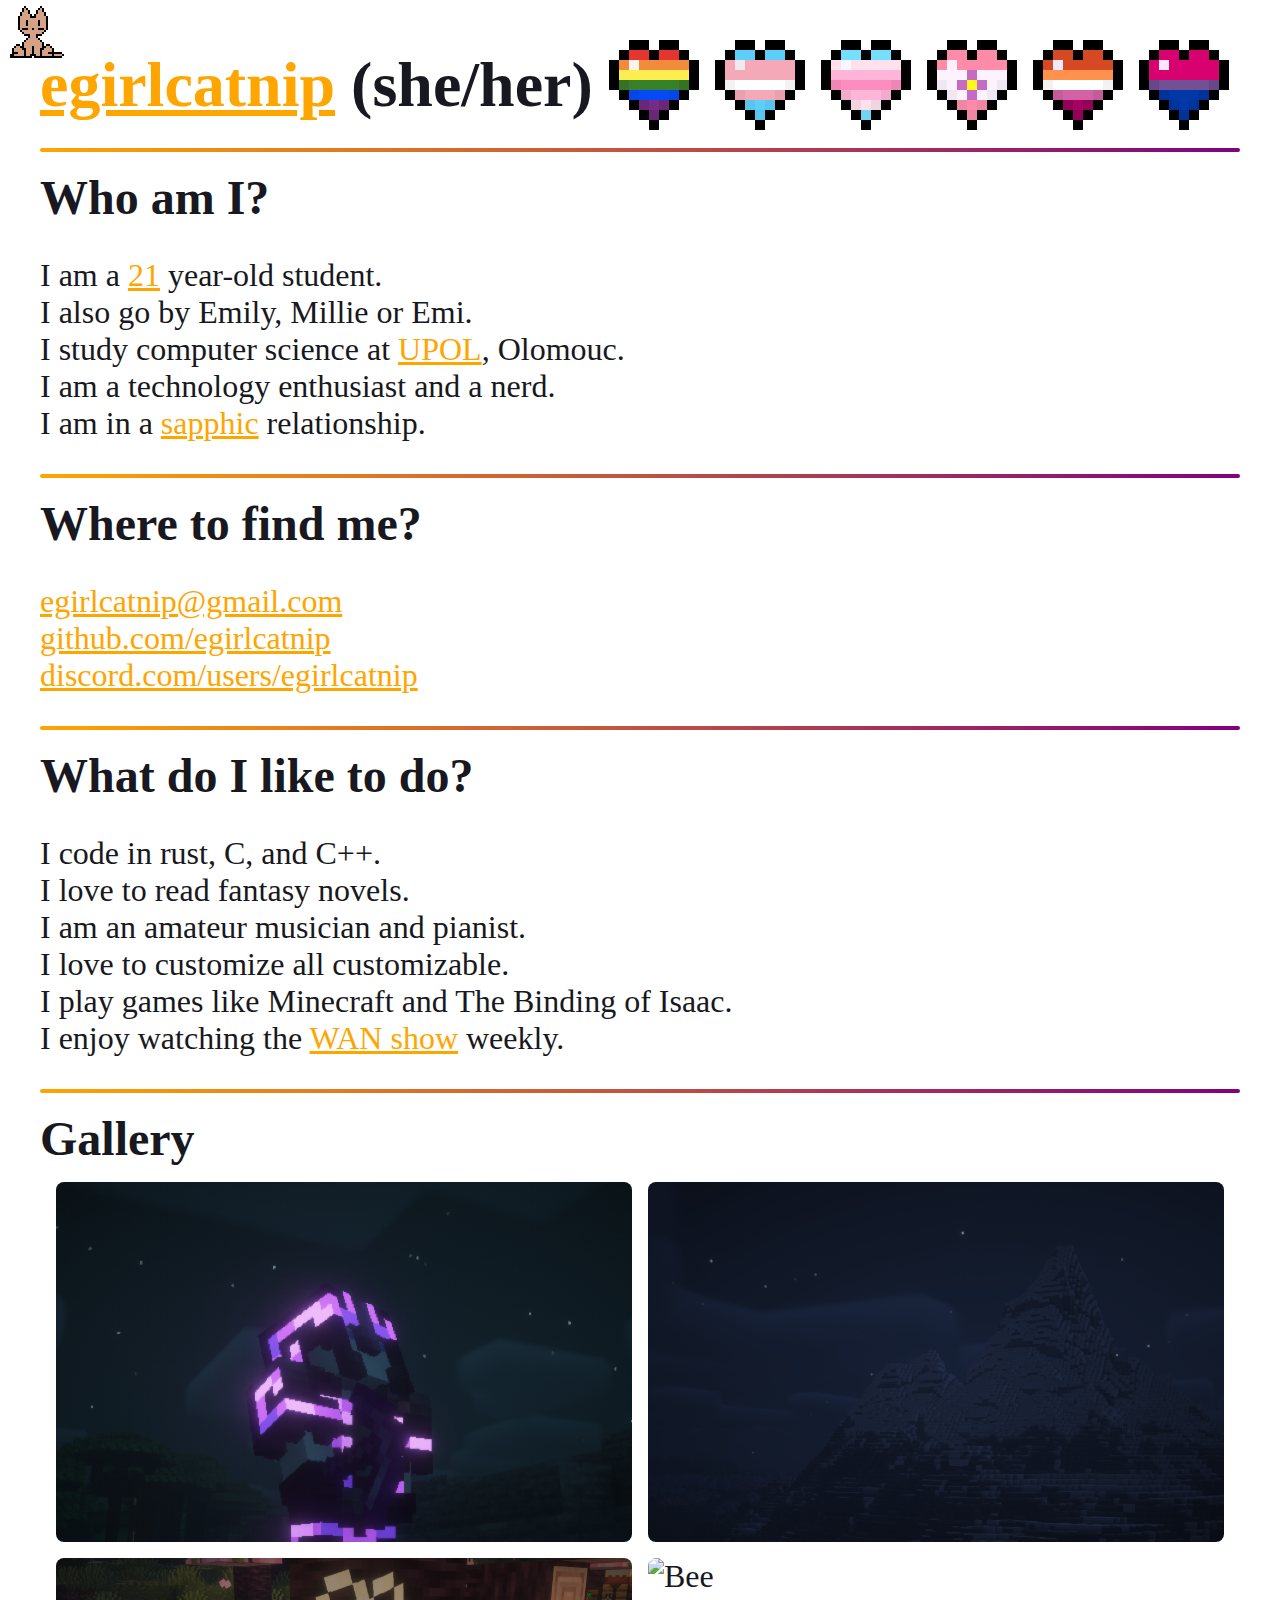
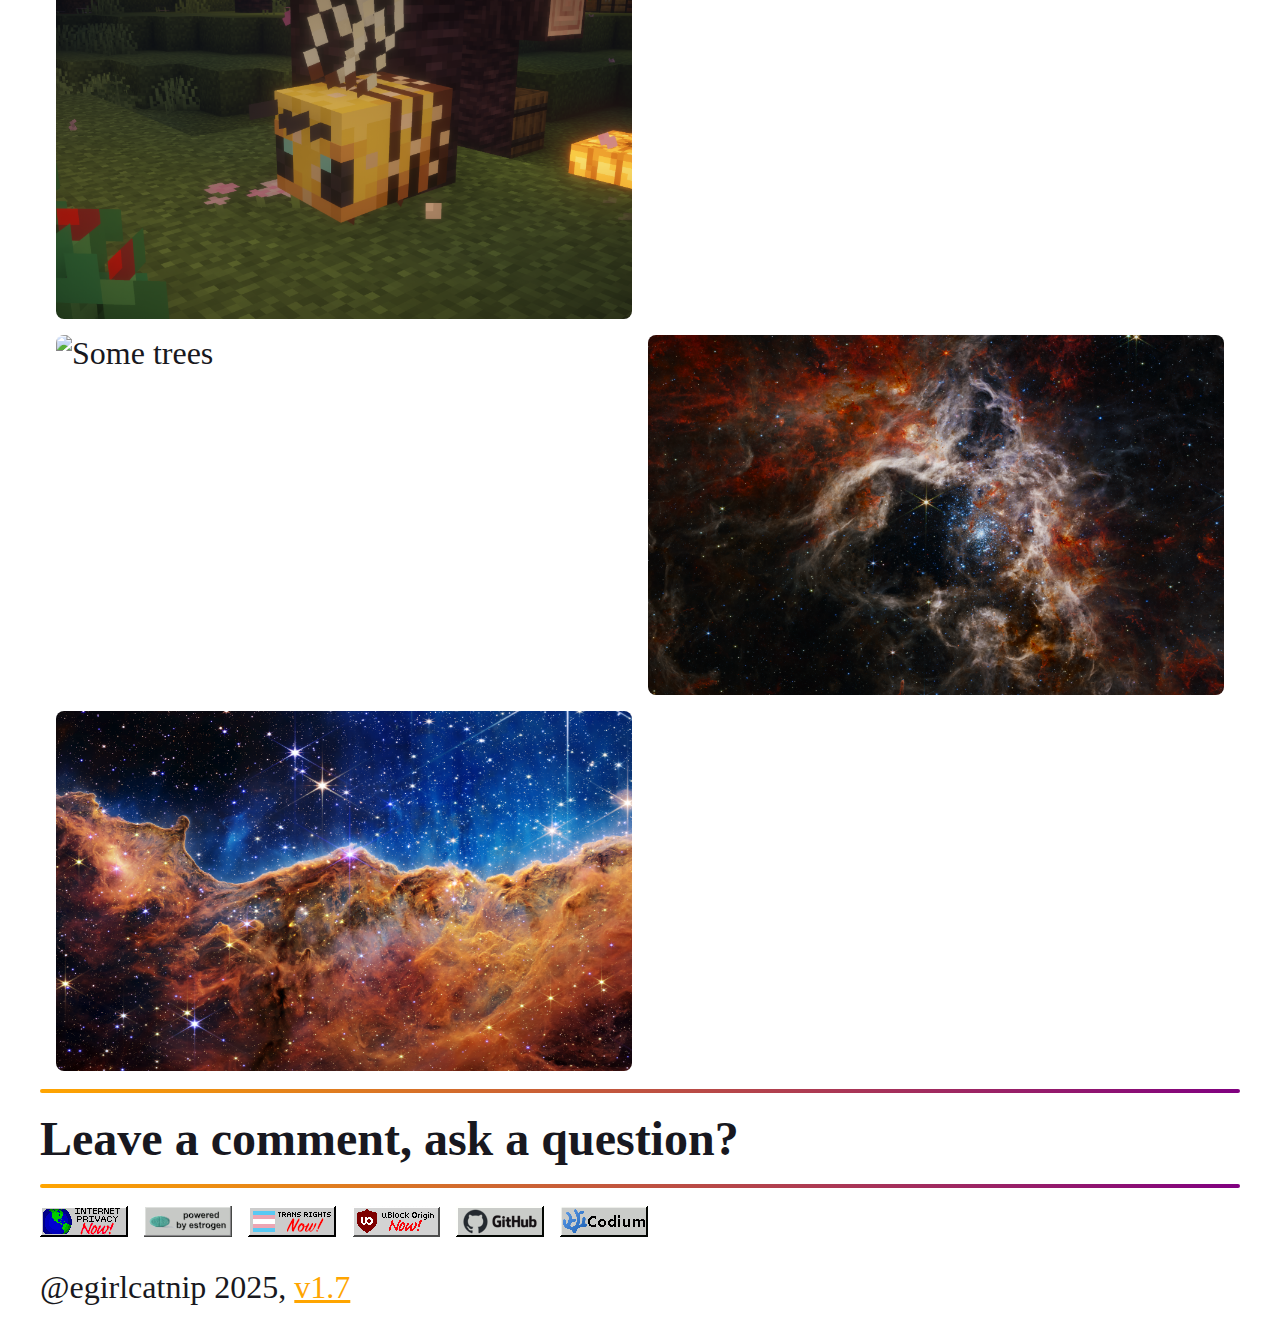
==== commit 88134988: "Updated" ====
--- a/index.html
+++ b/index.html
@@ -41,11 +41,12 @@
     <h1 class="link">egirlcatnip</h1>
     <h1>(she/her)</h1>
     <row class="icon">
-      <img src="resources/hearts/rainbow.png">
-      <img src="resources/hearts/trans.png">
-      <img src="resources/hearts/lesbian.png">
-      <img src="resources/hearts/bi.png">
-      <img src="resources/hearts/sapphic.png">
+      <img title="Rainbow" src="resources/hearts/rainbow.png">
+      <img title="Transgender" src="resources/hearts/trans.png">
+      <img title="Transfemme" src="resources/hearts/transfemme.png">
+      <img title="Sapphic" src="resources/hearts/sapphic.png">
+      <img title="Lesbian" src="resources/hearts/lesbian.png">
+      <img title="Bisexual" src="resources/hearts/bi.png">
     </row>
   </header>
 
@@ -158,4 +159,4 @@
     oneko();
   }
 
-</script>
+</script>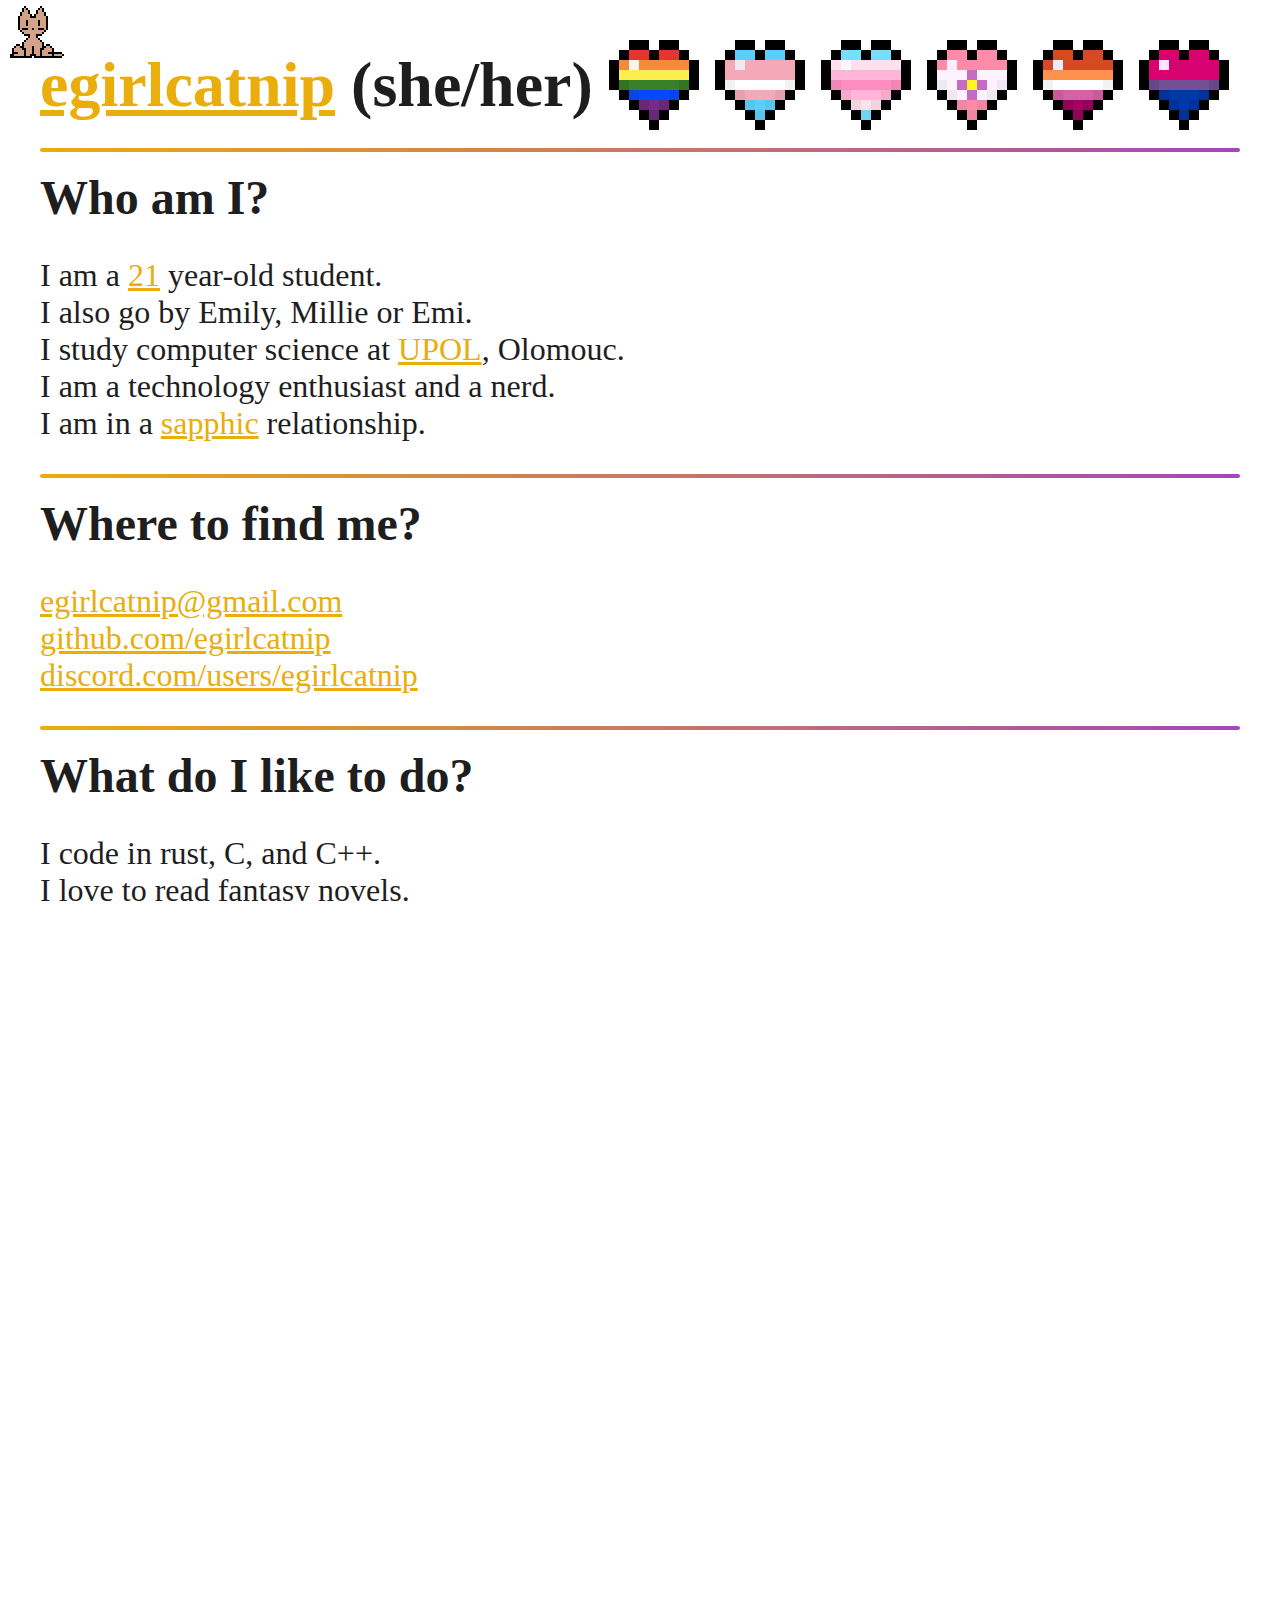
==== commit ef184a33: "Updated" ====
--- a/index.html
+++ b/index.html
@@ -90,7 +90,7 @@
         I love to read fantasy novels.<br>
         I am an amateur musician and pianist.<br>
         I love to customize all customizable.<br>
-        I play games like Minecraft and The Binding of Isaac.<br>
+        I play Minecraft and The Binding of Isaac.<br>
         I enjoy watching the
         <a title="Click to navigate"
           href="https://youtube.com/playlist?list=PL8mG-RkN2uTw7PhlnAr4pZZz2QubIbujH&si=dgG-0c1RmhKCY6b8">
@@ -116,7 +116,7 @@
     <hr>
 
     <section>
-      <h2>Leave a comment, ask a question?</h2>
+      <h2>Leave a comment?</h2>
       <script src="https://giscus.app/client.js" data-repo="egirlcatnip/egirlcatnip.github.io"
         data-repo-id="R_kgDON-Tggw" data-category="General" data-category-id="DIC_kwDON-Tgg84CnQIG" data-mapping="url"
         data-strict="0" data-reactions-enabled="0" data-emit-metadata="0" data-input-position="top"
@@ -159,4 +159,4 @@
     oneko();
   }
 
-</script>+</script>
--- a/style.css
+++ b/style.css
@@ -1,11 +1,11 @@
 :root {
   --font: "Atkinson Hyperlegible Next";
-  --orange: orange;
-  --purple: purple;
+  --orange: #E9AD0C;
+  --purple: #A347BA;
   --pink: lightpink;
   --bg-light: #ffffff;
-  --bg-dark: #181820;
-  --text-light: #181820;
+  --bg-dark: #1e1e1e;
+  --text-light: #1e1e1e;
   --text-dark: #ddd;
 
   --accent: var(--orange);
@@ -37,6 +37,8 @@
 html,
 body {
   height: 96%;
+  white-space: nowrap;
+  overflow-x: hidden;
 }
 
 /* Body setup with flexbox to make footer stick at the bottom */
@@ -49,7 +51,6 @@
   color: var(--text);
   padding: 32px;
   font-size: 2em;
-  white-space: nowrap;
 }
 
 /* Flexbox layout for the content and footer */
@@ -57,6 +58,9 @@
   flex: 1;
 }
 
+section {
+  white-space: wrap;
+}
 
 /* Other styles remain unchanged */
 h1,
@@ -88,7 +92,6 @@
   display: flex;
   flex-direction: row;
   flex-wrap: wrap;
-  white-space: nowrap;
   gap: 16px;
   align-items: center;
 }
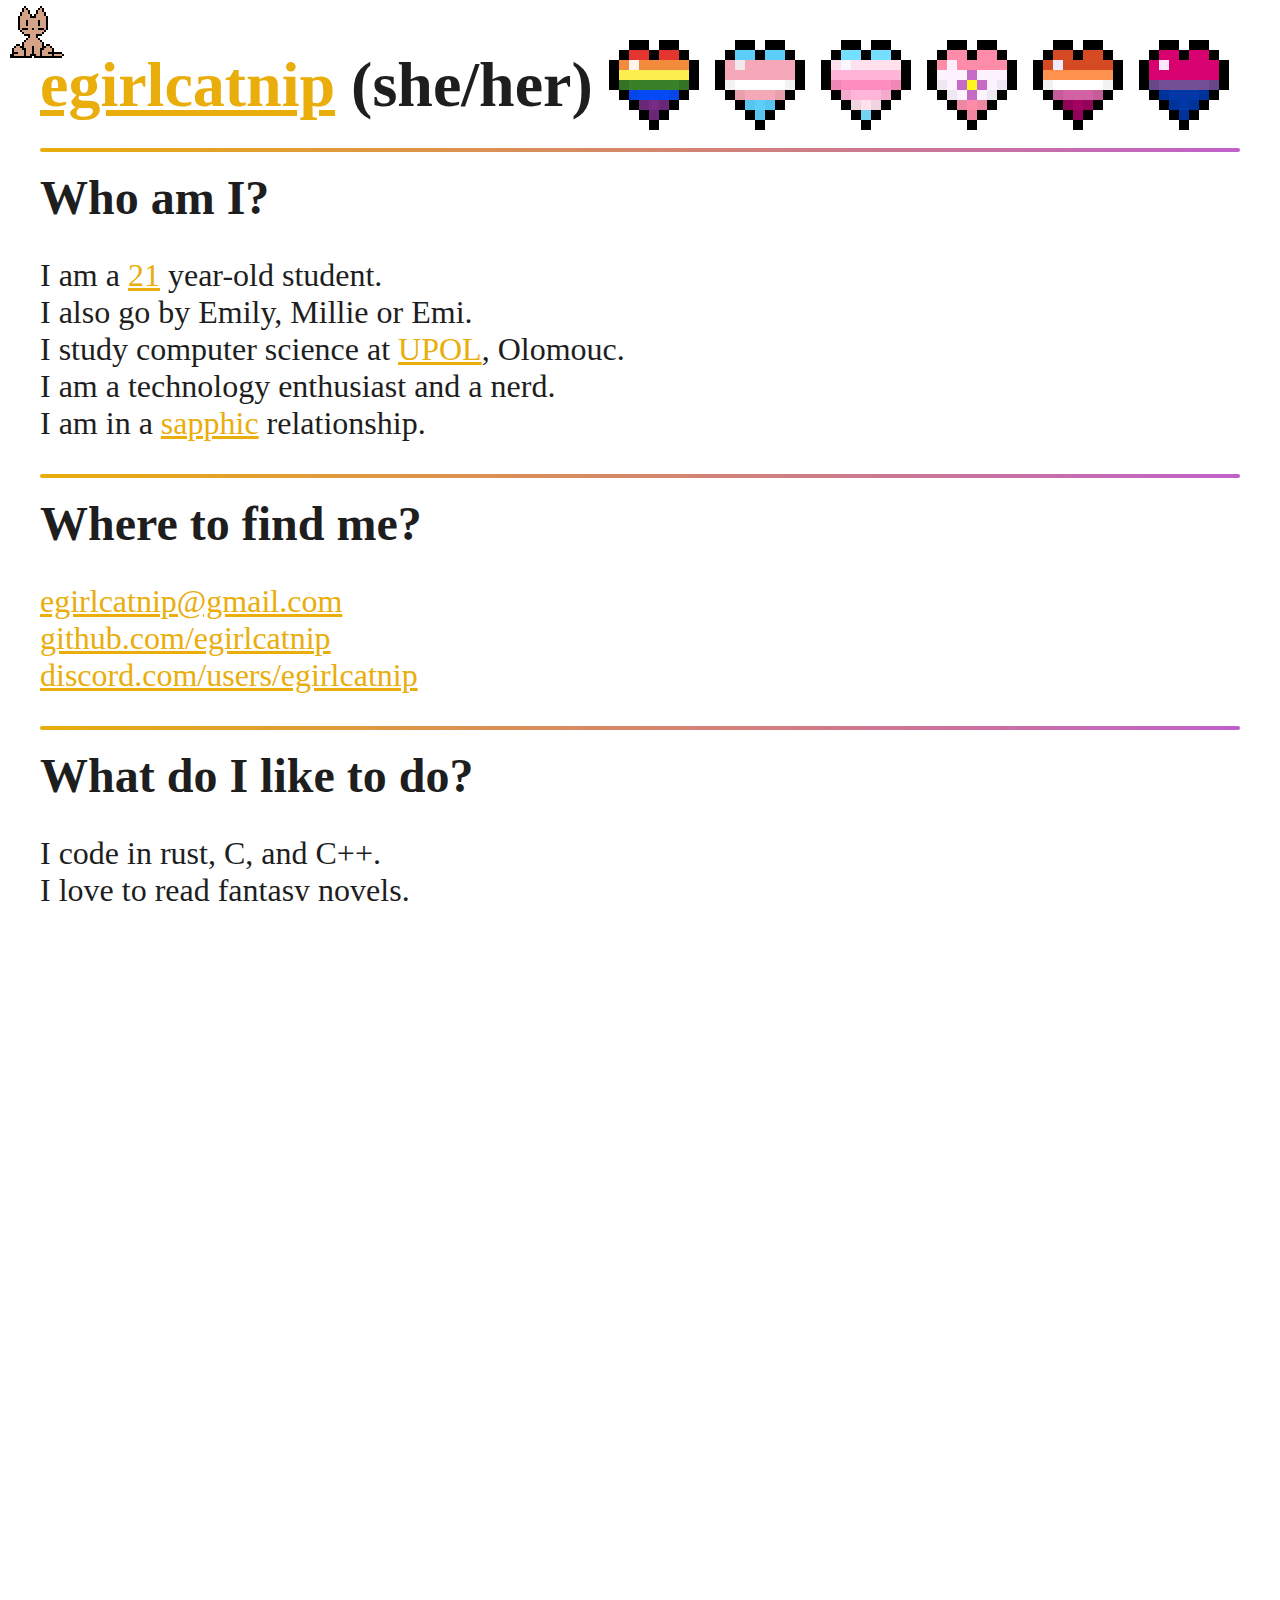
==== commit ca654963: "Updated" ====
--- a/index.html
+++ b/index.html
@@ -154,7 +154,7 @@
   window.onload = function () {
     image();
     age();
-    version();
+    version(2.0);
     favicon();
     oneko();
   }
--- a/style.css
+++ b/style.css
@@ -1,15 +1,15 @@
 :root {
   --font: "Atkinson Hyperlegible Next";
-  --orange: #E9AD0C;
-  --purple: #A347BA;
-  --pink: lightpink;
+  --yellow: #E9AD0C;
+  --dark_yellow: #A2734C;
+  --purple: #C061CB;
   --bg-light: #ffffff;
   --bg-dark: #1e1e1e;
   --text-light: #1e1e1e;
-  --text-dark: #ddd;
-
-  --accent: var(--orange);
-  --secondary: var(--pink);
+  --text-dark: #CFCFCF;
+
+  --accent: var(--yellow);
+  --secondary: var(--purple);
 }
 
 
@@ -107,7 +107,7 @@
   display: block;
   margin-top: 2vh;
   margin-bottom: 2vh;
-  background: linear-gradient(to right, var(--orange), var(--purple));
+  background: linear-gradient(to right, var(--yellow), var(--purple));
   height: 4px;
   border-radius: 4px;
   border: none;
